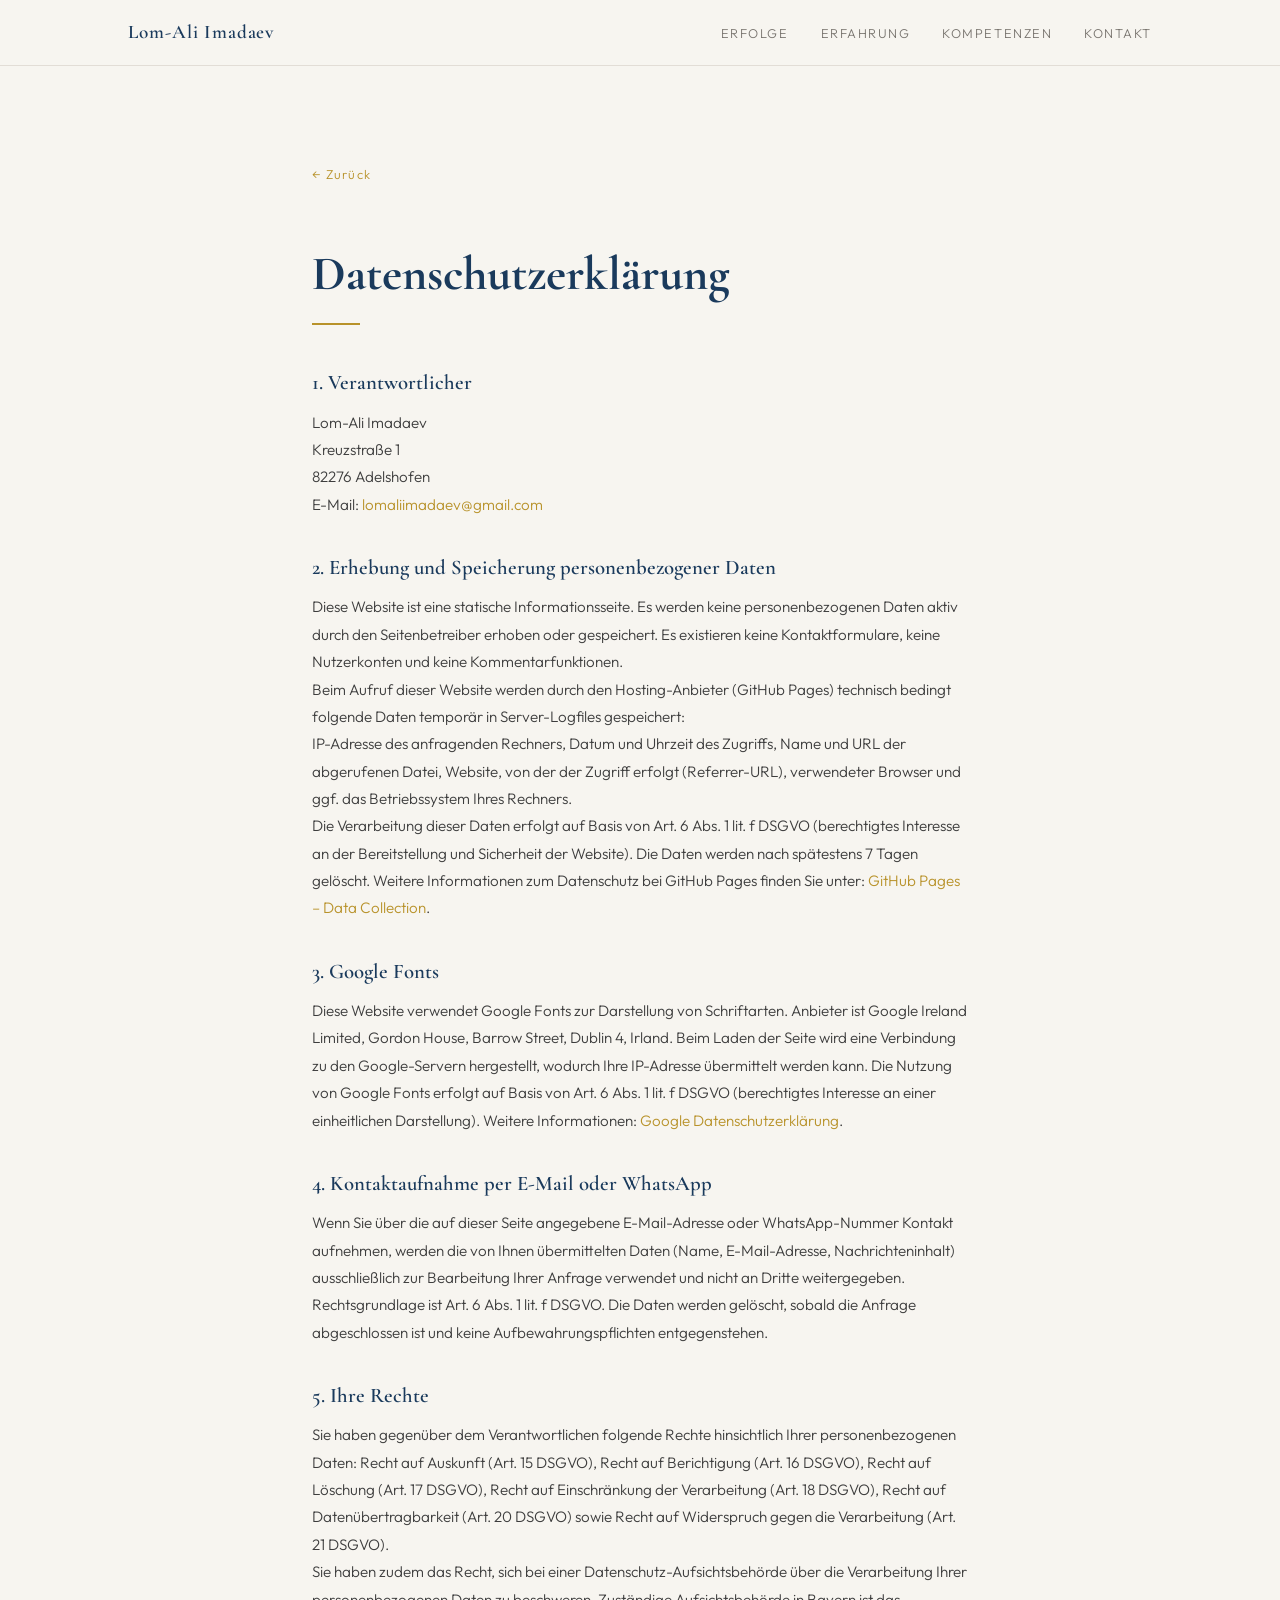
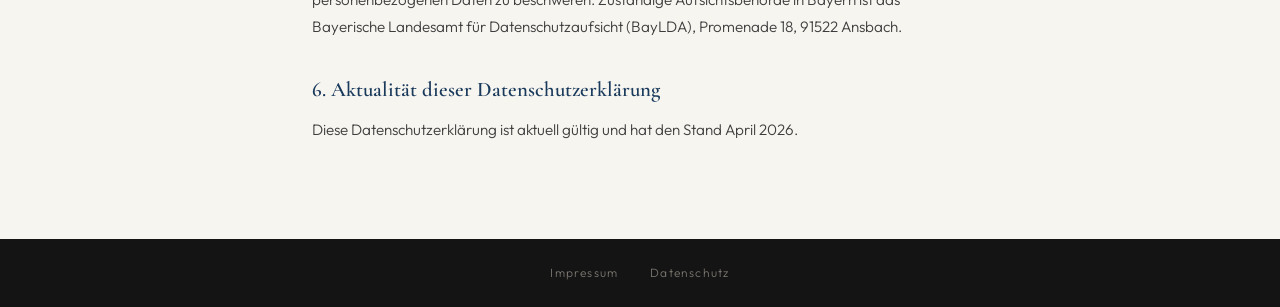
==== datenschutz.html @ a28ba1ee "u" ====
<!doctype html>
<html lang="de">
  <head>
    <meta charset="UTF-8" />
    <meta
      name="viewport"
      content="width=device-width, initial-scale=1.0, maximum-scale=1.0, user-scalable=no"
    />
    <title>Datenschutz – Lom-Ali Imadaev</title>
    <link rel="preconnect" href="https://fonts.googleapis.com" />
    <link
      href="https://fonts.googleapis.com/css2?family=Cormorant+Garamond:wght@400;600;700&family=Outfit:wght@300;400;500&display=swap"
      rel="stylesheet"
    />
    <link rel="stylesheet" href="styles.css" />
    <style>
      .legal-page {
        max-width: 720px;
        margin: 0 auto;
        padding: 10rem 2rem 6rem;
      }
      .legal-page h1 {
        font-family: "Cormorant Garamond", serif;
        font-size: clamp(2rem, 4vw, 3rem);
        font-weight: 700;
        color: var(--accent);
        margin-bottom: 0.5rem;
      }
      .legal-page .gold-rule {
        margin-bottom: 2.5rem;
      }
      .legal-page h2 {
        font-family: "Cormorant Garamond", serif;
        font-size: 1.3rem;
        font-weight: 600;
        color: var(--accent);
        margin: 2rem 0 0.5rem;
      }
      .legal-page p,
      .legal-page address {
        font-size: 0.95rem;
        color: var(--mid);
        line-height: 1.8;
        font-style: normal;
      }
      .legal-page a {
        color: var(--gold);
        text-decoration: none;
      }
      .legal-page a:hover {
        text-decoration: underline;
      }
      .back-link {
        display: inline-flex;
        align-items: center;
        gap: 0.5rem;
        font-size: 0.8rem;
        letter-spacing: 0.1em;
        color: var(--muted);
        text-decoration: none;
        margin-bottom: 3rem;
        transition: color 0.2s;
      }
      .back-link:hover {
        color: var(--accent);
      }
    </style>
  </head>
  <body>
    <nav>
      <div class="nav-logo">Lom-Ali Imadaev</div>
      <ul class="nav-links">
        <li><a href="index.html#wins">Erfolge</a></li>
        <li><a href="index.html#experience">Erfahrung</a></li>
        <li><a href="index.html#skills">Kompetenzen</a></li>
        <li><a href="index.html#contact">Kontakt</a></li>
      </ul>
    </nav>

    <main class="legal-page">
      <a href="index.html" class="back-link">← Zurück</a>

      <h1>Datenschutzerklärung</h1>
      <div class="gold-rule"></div>

      <h2>1. Verantwortlicher</h2>
      <address>
        Lom-Ali Imadaev<br />
        Kreuzstraße 1<br />
        82276 Adelshofen<br />
        E-Mail:
        <a href="mailto:lomaliimadaev@gmail.com">lomaliimadaev@gmail.com</a>
      </address>

      <h2>2. Erhebung und Speicherung personenbezogener Daten</h2>
      <p>
        Diese Website ist eine statische Informationsseite. Es werden keine
        personenbezogenen Daten aktiv durch den Seitenbetreiber erhoben oder
        gespeichert. Es existieren keine Kontaktformulare, keine Nutzerkonten
        und keine Kommentarfunktionen.
      </p>
      <p>
        Beim Aufruf dieser Website werden durch den Hosting-Anbieter (GitHub
        Pages) technisch bedingt folgende Daten temporär in Server-Logfiles
        gespeichert:
      </p>
      <p>
        IP-Adresse des anfragenden Rechners, Datum und Uhrzeit des Zugriffs,
        Name und URL der abgerufenen Datei, Website, von der der Zugriff erfolgt
        (Referrer-URL), verwendeter Browser und ggf. das Betriebssystem Ihres
        Rechners.
      </p>
      <p>
        Die Verarbeitung dieser Daten erfolgt auf Basis von Art. 6 Abs. 1 lit. f
        DSGVO (berechtigtes Interesse an der Bereitstellung und Sicherheit der
        Website). Die Daten werden nach spätestens 7 Tagen gelöscht. Weitere
        Informationen zum Datenschutz bei GitHub Pages finden Sie unter:
        <a
          href="https://docs.github.com/en/pages/getting-started-with-github-pages/about-github-pages#data-collection"
          target="_blank"
          rel="noopener"
          >GitHub Pages – Data Collection</a
        >.
      </p>

      <h2>3. Google Fonts</h2>
      <p>
        Diese Website verwendet Google Fonts zur Darstellung von Schriftarten.
        Anbieter ist Google Ireland Limited, Gordon House, Barrow Street, Dublin
        4, Irland. Beim Laden der Seite wird eine Verbindung zu den
        Google-Servern hergestellt, wodurch Ihre IP-Adresse übermittelt werden
        kann. Die Nutzung von Google Fonts erfolgt auf Basis von Art. 6 Abs. 1
        lit. f DSGVO (berechtigtes Interesse an einer einheitlichen
        Darstellung). Weitere Informationen:
        <a
          href="https://policies.google.com/privacy"
          target="_blank"
          rel="noopener"
          >Google Datenschutzerklärung</a
        >.
      </p>

      <h2>4. Kontaktaufnahme per E-Mail oder WhatsApp</h2>
      <p>
        Wenn Sie über die auf dieser Seite angegebene E-Mail-Adresse oder
        WhatsApp-Nummer Kontakt aufnehmen, werden die von Ihnen übermittelten
        Daten (Name, E-Mail-Adresse, Nachrichteninhalt) ausschließlich zur
        Bearbeitung Ihrer Anfrage verwendet und nicht an Dritte weitergegeben.
        Rechtsgrundlage ist Art. 6 Abs. 1 lit. f DSGVO. Die Daten werden
        gelöscht, sobald die Anfrage abgeschlossen ist und keine
        Aufbewahrungspflichten entgegenstehen.
      </p>

      <h2>5. Ihre Rechte</h2>
      <p>
        Sie haben gegenüber dem Verantwortlichen folgende Rechte hinsichtlich
        Ihrer personenbezogenen Daten: Recht auf Auskunft (Art. 15 DSGVO), Recht
        auf Berichtigung (Art. 16 DSGVO), Recht auf Löschung (Art. 17 DSGVO),
        Recht auf Einschränkung der Verarbeitung (Art. 18 DSGVO), Recht auf
        Datenübertragbarkeit (Art. 20 DSGVO) sowie Recht auf Widerspruch gegen
        die Verarbeitung (Art. 21 DSGVO).
      </p>
      <p>
        Sie haben zudem das Recht, sich bei einer Datenschutz-Aufsichtsbehörde
        über die Verarbeitung Ihrer personenbezogenen Daten zu beschweren.
        Zuständige Aufsichtsbehörde in Bayern ist das Bayerische Landesamt für
        Datenschutzaufsicht (BayLDA), Promenade 18, 91522 Ansbach.
      </p>

      <h2>6. Aktualität dieser Datenschutzerklärung</h2>
      <p>
        Diese Datenschutzerklärung ist aktuell gültig und hat den Stand April
        2026.
      </p>
    </main>

    <footer class="site-footer">
      <div class="legal-links">
        <a href="impressum.html">Impressum</a>
        <a href="datenschutz.html">Datenschutz</a>
      </div>
    </footer>
  </body>
</html>
---- styles.css ----
*,
*::before,
*::after {
  box-sizing: border-box;
  margin: 0;
  padding: 0;
}

html,
body {
  max-width: 100%;
  overflow-x: hidden;
}

img,
svg,
video,
canvas {
  max-width: 100%;
  height: auto;
}

:root {
  --bg: #f7f5f0;
  --bg2: #ffffff;
  --dark: #141414;
  --mid: #3d3d3d;
  --accent: #1a3a5c;
  --accent2: #2563a8;
  --gold: #b8922a;
  --muted: #7a7670;
  --border: #e2ddd6;
}

html {
  scroll-behavior: smooth;
}

body {
  background: var(--bg);
  color: var(--dark);
  font-family: "Outfit", sans-serif;
  font-weight: 300;
  line-height: 1.7;
  overflow-x: hidden;
}

/* ── Navigation ─────────────────────────────────────── */

nav {
  position: fixed;
  top: 0;
  left: 0;
  right: 0;
  z-index: 100;
  background: rgba(247, 245, 240, 0.92);
  backdrop-filter: blur(12px);
  border-bottom: 1px solid var(--border);
  padding: 1rem 8rem;
  display: flex;
  justify-content: space-between;
  align-items: center;
}

.nav-logo {
  font-family: "Cormorant Garamond", serif;
  font-size: 1.2rem;
  font-weight: 600;
  color: var(--accent);
  letter-spacing: 0.05em;
}

.nav-links {
  display: flex;
  gap: 2rem;
  list-style: none;
}

.nav-links a {
  font-size: 0.8rem;
  letter-spacing: 0.12em;
  text-transform: uppercase;
  color: var(--muted);
  text-decoration: none;
  transition: color 0.2s;
}

.nav-links a:hover {
  color: var(--accent);
}

/* ── Hero ────────────────────────────────────────────── */

.hero {
  min-height: 100vh;
  display: grid;
  grid-template-columns: 1fr 1fr;
  padding-top: 5rem;
}

.hero-left {
  display: flex;
  flex-direction: column;
  justify-content: center;
  padding: 6rem 4rem 6rem 8rem;
}

.hero-eyebrow {
  font-size: 0.7rem;
  letter-spacing: 0.3em;
  text-transform: uppercase;
  color: var(--gold);
  margin-bottom: 1.5rem;
  opacity: 0;
  animation: fadeUp 0.7s ease forwards 0.2s;
}

.hero-name {
  font-family: "Cormorant Garamond", serif;
  font-size: clamp(3.5rem, 5vw, 6rem);
  font-weight: 700;
  line-height: 1;
  color: var(--accent);
  margin-bottom: 1.5rem;
  opacity: 0;
  animation: fadeUp 0.7s ease forwards 0.35s;
}

.hero-tagline {
  font-size: 1rem;
  color: var(--muted);
  max-width: 380px;
  margin-bottom: 2.5rem;
  line-height: 1.7;
  opacity: 0;
  animation: fadeUp 0.7s ease forwards 0.5s;
}

.hero-tagline strong {
  color: var(--mid);
  font-weight: 500;
}

.hero-cta {
  display: flex;
  gap: 1rem;
  flex-wrap: wrap;
  opacity: 0;
  animation: fadeUp 0.7s ease forwards 0.65s;
}

.btn {
  display: inline-flex;
  align-items: center;
  gap: 0.5rem;
  padding: 0.85rem 2rem;
  font-family: "Outfit", sans-serif;
  font-size: 0.82rem;
  font-weight: 500;
  letter-spacing: 0.08em;
  text-decoration: none;
  transition: all 0.25s ease;
  cursor: pointer;
  border: none;
}

.btn-primary {
  background: var(--accent);
  color: #fff;
}

.btn-primary:hover {
  background: var(--accent2);
  transform: translateY(-2px);
  box-shadow: 0 8px 24px rgba(26, 58, 92, 0.2);
}

.btn-secondary {
  background: transparent;
  color: var(--accent);
  border: 1.5px solid var(--accent);
}

.btn-secondary:hover {
  background: var(--accent);
  color: #fff;
  transform: translateY(-2px);
}

.hero-right {
  display: flex;
  align-items: center;
  justify-content: center;
  padding: 4rem 6rem 4rem 2rem;
  position: relative;
  overflow: hidden;
}

.hero-right::before {
  content: "";
  position: absolute;
  top: 10%;
  right: 8%;
  width: 300px;
  height: 300px;
  background: linear-gradient(
    135deg,
    rgba(26, 58, 92, 0.06),
    rgba(184, 146, 42, 0.08)
  );

  pointer-events: none;
}

.photo-wrap {
  position: relative;
  opacity: 0;
  animation: fadeIn 1s ease forwards 0.4s;
}

.photo-wrap img {
  width: 320px;
  height: 320px;
  object-fit: cover;
  object-position: top center;
  display: block;
  border: 2px solid var(--border);
}

.photo-line {
  position: absolute;
  top: -16px;
  left: -16px;
  right: 16px;
  bottom: -16px;
  border: 1.5px solid var(--gold);

  pointer-events: none;
  z-index: -1;
}

.stat-badge {
  position: absolute;
  bottom: -2rem;
  right: -2rem;
  background: var(--bg2);
  border: 1px solid var(--border);
  box-shadow: 0 4px 24px rgba(0, 0, 0, 0.08);
  padding: 1.2rem 1.8rem;
}

.stat-num {
  font-family: "Cormorant Garamond", serif;
  font-size: 2.4rem;
  font-weight: 700;
  color: var(--accent);
  line-height: 1;
}

.stat-label {
  font-size: 0.68rem;
  letter-spacing: 0.15em;
  text-transform: uppercase;
  color: var(--muted);
}

/* ── Sections (shared) ───────────────────────────────── */

section {
  padding: 6rem 8rem;
}

.section-label {
  font-size: 0.68rem;
  letter-spacing: 0.35em;
  text-transform: uppercase;
  color: var(--gold);
  margin-bottom: 0.75rem;
}

.section-title {
  font-family: "Cormorant Garamond", serif;
  font-size: clamp(2rem, 3vw, 3rem);
  font-weight: 700;
  color: var(--accent);
  margin-bottom: 3rem;
  line-height: 1.15;
}

.gold-rule {
  width: 48px;
  height: 2px;
  background: var(--gold);
  margin-bottom: 2.5rem;
}

/* ── Wins ────────────────────────────────────────────── */

.wins {
  background: var(--bg2);
}

.wins-grid {
  display: grid;
  grid-template-columns: repeat(3, 1fr);
  gap: 1.5px;
  background: var(--border);
  border: 1.5px solid var(--border);
}

.win-card {
  background: var(--bg2);
  padding: 2.5rem;
  opacity: 0;
  transform: translateY(16px);
  transition:
    background 0.3s,
    opacity 0.5s ease,
    transform 0.5s ease;
}

.win-card.visible {
  opacity: 1;
  transform: translateY(0);
}

.win-card:hover {
  background: #f0f4f9;
}

.win-num {
  font-family: "Cormorant Garamond", serif;
  font-size: 3rem;
  font-weight: 700;
  color: var(--border);
  line-height: 1;
  margin-bottom: 0.5rem;
}

.win-title {
  font-weight: 500;
  font-size: 0.95rem;
  color: var(--accent);
  margin-bottom: 0.6rem;
}

.win-text {
  font-size: 0.88rem;
  color: var(--muted);
  line-height: 1.6;
}

/* ── Experience ──────────────────────────────────────── */

.experience {
  background: var(--bg);
}

.exp-item {
  display: grid;
  grid-template-columns: 180px 1fr;
  gap: 3rem;
  padding: 2.5rem 0;
  border-bottom: 1px solid var(--border);
  opacity: 0;
  transform: translateY(12px);
  transition:
    opacity 0.5s ease,
    transform 0.5s ease;
}

.exp-item.visible {
  opacity: 1;
  transform: translateY(0);
}

.exp-date {
  font-size: 0.78rem;
  color: var(--muted);
  padding-top: 0.25rem;
  line-height: 1.6;
}

.exp-company {
  font-size: 0.72rem;
  font-weight: 500;
  color: var(--gold);
  text-transform: uppercase;
  letter-spacing: 0.12em;
  margin-bottom: 0.3rem;
}

.exp-role {
  font-family: "Cormorant Garamond", serif;
  font-size: 1.3rem;
  font-weight: 600;
  color: var(--accent);
  margin-bottom: 0.7rem;
}

.exp-desc {
  font-size: 0.88rem;
  color: var(--muted);
  line-height: 1.7;
}

.exp-highlight {
  display: inline-block;
  margin-top: 0.8rem;
  padding: 0.4rem 1rem;
  background: rgba(26, 58, 92, 0.05);
  border-left: 2px solid var(--gold);
  font-size: 0.84rem;
  color: var(--mid);
  font-style: italic;
  max-width: 100%;
  word-break: break-word;
}

/* ── Skills ──────────────────────────────────────────── */

.skills {
  background: var(--bg2);
}

.skills-grid {
  display: grid;
  grid-template-columns: repeat(2, 1fr);
  gap: 3rem;
}

.skill-group-title {
  font-size: 0.7rem;
  font-weight: 500;
  letter-spacing: 0.2em;
  text-transform: uppercase;
  color: var(--accent);
  margin-bottom: 1rem;
  padding-bottom: 0.5rem;
  border-bottom: 1px solid var(--border);
}

.skill-tags {
  display: flex;
  flex-wrap: wrap;
  gap: 0.5rem;
}

.tag {
  padding: 0.35rem 0.9rem;
  background: var(--bg);
  border: 1px solid var(--border);
  font-size: 0.8rem;
  color: var(--mid);
  transition: all 0.2s;
}

.tag:hover {
  border-color: var(--accent);
  color: var(--accent);
  background: rgba(26, 58, 92, 0.04);
}

/* ── Contact ─────────────────────────────────────────── */

.contact {
  background: var(--accent);
  color: #fff;
  text-align: center;
  padding-bottom: 6rem;
}

.contact .section-label {
  color: rgba(255, 255, 255, 0.5);
}

.contact .section-title {
  color: #fff;
  margin-bottom: 0.5rem;
}

.contact-sub {
  font-size: 0.95rem;
  color: rgba(255, 255, 255, 0.6);
  margin-bottom: 2.5rem;
}

.contact-links {
  display: flex;
  justify-content: center;
  gap: 1rem;
  flex-wrap: wrap;
}

.contact-link {
  display: inline-flex;
  align-items: center;
  gap: 0.5rem;
  padding: 0.8rem 1.5rem;
  background: rgba(255, 255, 255, 0.1);
  border: 1px solid rgba(255, 255, 255, 0.2);
  color: #fff;
  text-decoration: none;
  font-size: 0.85rem;
  transition: all 0.2s;
  white-space: nowrap;
}

.contact-link:hover {
  background: rgba(255, 255, 255, 0.2);
  transform: translateY(-2px);
}

/* ── Animations ──────────────────────────────────────── */

@keyframes fadeUp {
  from {
    opacity: 0;
    transform: translateY(20px);
  }
  to {
    opacity: 1;
    transform: translateY(0);
  }
}

@keyframes fadeIn {
  from {
    opacity: 0;
  }
  to {
    opacity: 1;
  }
}

/* ── Responsive – Tablet ─────────────────────────────── */

@media (max-width: 900px) {
  nav {
    padding: 1rem 2rem;
  }

  .nav-links {
    display: none;
  }

  .hero {
    grid-template-columns: 1fr;
    min-height: auto;
  }

  .hero-left {
    padding: 5rem 2.5rem 2rem;
  }

  .hero-right {
    padding: 1.5rem 2.5rem 4rem;
    justify-content: flex-start;
    overflow: hidden;
  }

  .photo-wrap img {
    width: 260px;
    height: 260px;
  }

  .stat-badge {
    right: -1rem;
    bottom: -1.5rem;
  }

  section {
    padding: 4rem 2.5rem;
  }

  .wins-grid {
    grid-template-columns: 1fr;
    gap: 1px;
  }

  .skills-grid {
    grid-template-columns: 1fr;
    gap: 2rem;
  }

  .exp-item {
    grid-template-columns: 1fr;
    gap: 0.3rem;
  }

  .hero-right::before {
    display: none;
  }
}

/* ── Responsive – Mobile ─────────────────────────────── */

@media (max-width: 480px) {
  nav {
    padding: 0.9rem 1.2rem;
  }

  .nav-logo {
    font-size: 1rem;
  }

  .hero-left {
    padding: 4.5rem 1.2rem 1.5rem;
  }

  .hero-right {
    padding: 1rem 1.2rem 3.5rem;
    overflow: hidden;
  }

  .hero-name {
    font-size: 3rem;
  }

  .hero-tagline {
    font-size: 0.92rem;
    max-width: 100%;
  }

  .hero-cta {
    flex-direction: column;
  }

  .btn {
    width: 100%;
    justify-content: center;
    padding: 1rem;
  }

  .photo-wrap {
    max-width: 100%;
  }

  .photo-wrap img {
    width: min(200px, 70vw);
    height: min(200px, 70vw);
    aspect-ratio: 1 / 1;
  }

  .photo-line {
    display: none;
  }

  .stat-badge {
    right: 0;
    bottom: -1rem;
    padding: 0.8rem 1.2rem;
  }

  .stat-num {
    font-size: 1.8rem;
  }

  section {
    padding: 3rem 1.2rem;
    overflow: hidden;
  }

  .section-title {
    font-size: 1.8rem;
  }

  .win-card {
    padding: 1.8rem 1.2rem;
  }

  .win-num {
    font-size: 2rem;
  }

  .exp-item {
    padding: 1.8rem 0;
  }

  .exp-role {
    font-size: 1.1rem;
  }

  .contact-links {
    flex-direction: column;
    align-items: center;
  }

  .contact-link {
    width: 100%;
    justify-content: center;
    max-width: 300px;
  }

  .skills-grid {
    gap: 1.5rem;
  }

  .tag {
    font-size: 0.75rem;
    padding: 0.3rem 0.7rem;
  }

  .skill-tags {
    gap: 0.4rem;
  }
}

/* ── Responsive – Small Mobile ───────────────────────── */

@media (max-width: 360px) {
  .hero-name {
    font-size: 2.4rem;
  }

  .photo-wrap img {
    width: min(170px, 65vw);
    height: min(170px, 65vw);
  }

  section {
    padding: 2.5rem 1rem;
  }
}

/* ── Footer ──────────────────────────────────────────── */

.site-footer {
  background: var(--dark);
  padding: 1.5rem 8rem;
  display: flex;
  justify-content: center;
}

.legal-links {
  display: flex;
  gap: 2rem;
}

.legal-links a {
  font-size: 0.75rem;
  letter-spacing: 0.1em;
  color: var(--muted);
  text-decoration: none;
  transition: color 0.2s;
}

.legal-links a:hover {
  color: var(--gold);
}

@media (max-width: 480px) {
  .site-footer {
    padding: 1.2rem;
  }
}
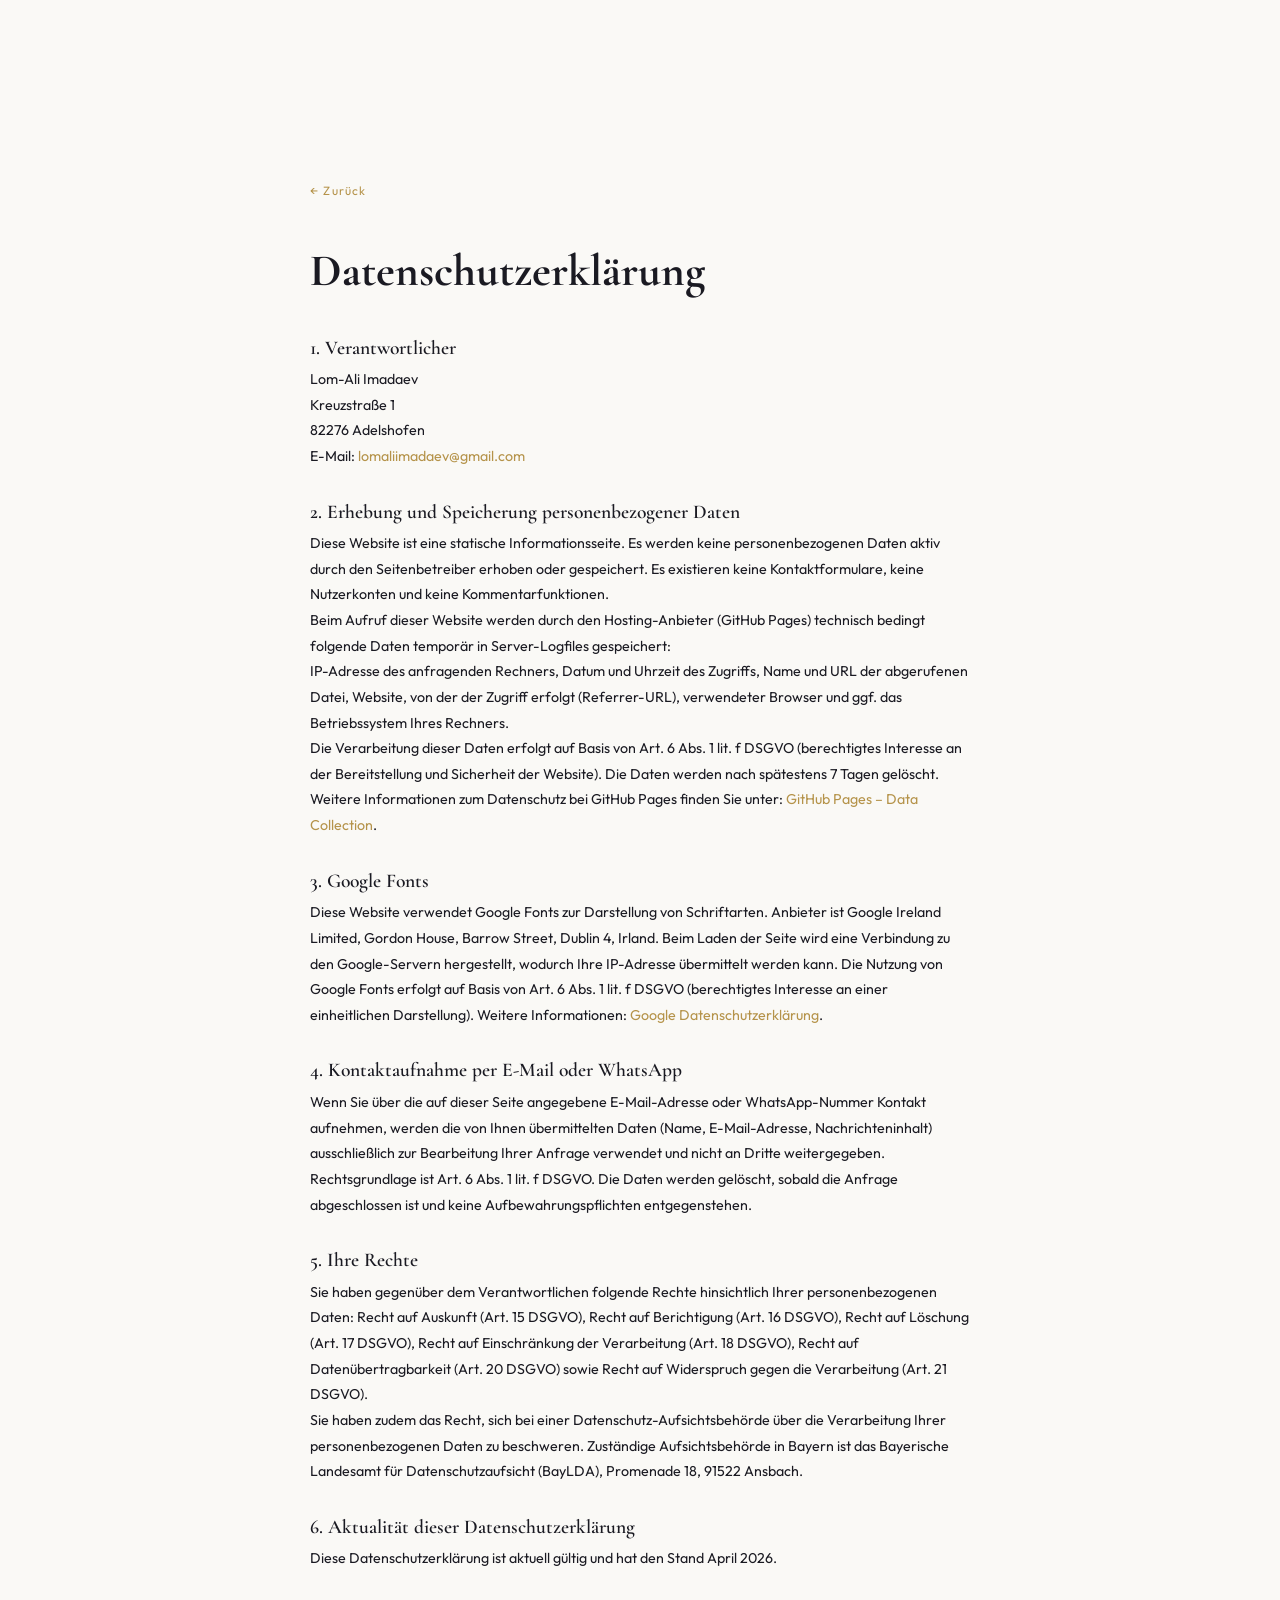
==== commit 177aad53: "u" ====
--- a/datenschutz.html
+++ b/datenschutz.html
@@ -2,6 +2,24 @@
 <html lang="de">
   <head>
     <meta charset="UTF-8" />
+    <link rel="icon" type="image/x-icon" href="assets/favicon.ico" />
+    <link
+      rel="icon"
+      type="image/png"
+      sizes="32x32"
+      href="assets/favicon-32x32.png"
+    />
+    <link
+      rel="icon"
+      type="image/png"
+      sizes="16x16"
+      href="assets/favicon-16x16.png"
+    />
+    <link
+      rel="apple-touch-icon"
+      sizes="180x180"
+      href="assets/apple-touch-icon.png"
+    />
     <meta
       name="viewport"
       content="width=device-width, initial-scale=1.0, maximum-scale=1.0, user-scalable=no"
@@ -67,15 +85,6 @@
     </style>
   </head>
   <body>
-    <nav>
-      <div class="nav-logo">Lom-Ali Imadaev</div>
-      <ul class="nav-links">
-        <li><a href="index.html#wins">Erfolge</a></li>
-        <li><a href="index.html#experience">Erfahrung</a></li>
-        <li><a href="index.html#skills">Kompetenzen</a></li>
-        <li><a href="index.html#contact">Kontakt</a></li>
-      </ul>
-    </nav>
 
     <main class="legal-page">
       <a href="index.html" class="back-link">← Zurück</a>
@@ -173,12 +182,5 @@
         2026.
       </p>
     </main>
-
-    <footer class="site-footer">
-      <div class="legal-links">
-        <a href="impressum.html">Impressum</a>
-        <a href="datenschutz.html">Datenschutz</a>
-      </div>
-    </footer>
   </body>
 </html>
--- a/styles.css
+++ b/styles.css
@@ -6,751 +6,328 @@
   padding: 0;
 }
 
-html,
+:root {
+  --ink: #1a1a22;
+  --muted: #5a5a6e;
+  --gold: #b5934a;
+  --gold-light: #d4b06a;
+  --rule: #e0d9cc;
+  --bg: #faf9f6;
+  --white: #ffffff;
+  --sidebar-bg: #1e1e28;
+  --sidebar-text: #e8e4d8;
+  --sidebar-muted: #9a9490;
+}
+
+html {
+  font-size: 15px;
+}
+
 body {
-  max-width: 100%;
-  overflow-x: hidden;
-}
-
-img,
-svg,
-video,
-canvas {
-  max-width: 100%;
-  height: auto;
-}
-
-:root {
-  --bg: #f7f5f0;
-  --bg2: #ffffff;
-  --dark: #141414;
-  --mid: #3d3d3d;
-  --accent: #1a3a5c;
-  --accent2: #2563a8;
-  --gold: #b8922a;
-  --muted: #7a7670;
-  --border: #e2ddd6;
-}
-
-html {
-  scroll-behavior: smooth;
-}
-
-body {
+  font-family: "Outfit", sans-serif;
   background: var(--bg);
-  color: var(--dark);
-  font-family: "Outfit", sans-serif;
-  font-weight: 300;
-  line-height: 1.7;
-  overflow-x: hidden;
-}
-
-/* ── Navigation ─────────────────────────────────────── */
-
-nav {
-  position: fixed;
-  top: 0;
+  color: var(--ink);
+  min-height: 100vh;
+  display: flex;
+  justify-content: center;
+  align-items: flex-start;
+  padding: 2rem 1rem;
+}
+
+/* ── Page wrapper ── */
+.cv {
+  width: 100%;
+  max-width: 960px;
+  background: var(--white);
+  box-shadow:
+    0 4px 40px rgba(0, 0, 0, 0.1),
+    0 1px 4px rgba(0, 0, 0, 0.06);
+  display: grid;
+  grid-template-columns: 290px 1fr;
+  min-height: 100%;
+}
+
+/* ══════════════ SIDEBAR ══════════════ */
+.sidebar {
+  background: var(--sidebar-bg);
+  color: var(--sidebar-text);
+  padding: 2.4rem 1.8rem;
+  display: flex;
+  flex-direction: column;
+  gap: 2rem;
+}
+
+.sidebar-photo {
+  width: 130px;
+  height: 130px;
+  border-radius: 50%;
+  object-fit: cover;
+  border: 3px solid var(--gold);
+  display: block;
+  margin: 0 auto;
+}
+
+.sidebar-name {
+  text-align: center;
+  margin-top: 1rem;
+}
+.sidebar-name h1 {
+  font-family: "Cormorant Garamond", serif;
+  font-size: 1.6rem;
+  font-weight: 700;
+  line-height: 1.15;
+  color: var(--white);
+  letter-spacing: 0.01em;
+}
+.sidebar-name .role {
+  font-size: 0.72rem;
+  font-weight: 500;
+  letter-spacing: 0.12em;
+  text-transform: uppercase;
+  color: var(--gold-light);
+  margin-top: 0.4rem;
+}
+
+.sidebar-rule {
+  height: 1px;
+  background: linear-gradient(to right, transparent, var(--gold), transparent);
+  opacity: 0.35;
+}
+
+.sidebar-block h3 {
+  font-size: 0.62rem;
+  font-weight: 600;
+  letter-spacing: 0.18em;
+  text-transform: uppercase;
+  color: var(--gold-light);
+  margin-bottom: 0.9rem;
+}
+
+/* Contact */
+.contact-list {
+  list-style: none;
+  display: flex;
+  flex-direction: column;
+  gap: 0.55rem;
+}
+.contact-list li {
+  font-size: 0.78rem;
+  color: var(--sidebar-text);
+  line-height: 1.4;
+}
+.contact-list a {
+  color: var(--sidebar-text);
+  text-decoration: none;
+}
+.contact-list a:hover {
+  color: var(--gold-light);
+}
+.contact-icon {
+  display: inline-block;
+  width: 14px;
+  margin-right: 6px;
+  opacity: 0.6;
+  vertical-align: middle;
+}
+
+/* Skills */
+.skill-list {
+  list-style: none;
+  display: flex;
+  flex-direction: column;
+  gap: 0.4rem;
+}
+.skill-list li {
+  font-size: 0.78rem;
+  color: var(--sidebar-text);
+  padding-left: 0.9rem;
+  position: relative;
+  line-height: 1.45;
+}
+.skill-list li::before {
+  content: "";
+  position: absolute;
   left: 0;
-  right: 0;
-  z-index: 100;
-  background: rgba(247, 245, 240, 0.92);
-  backdrop-filter: blur(12px);
-  border-bottom: 1px solid var(--border);
-  padding: 1rem 8rem;
+  top: 0.55em;
+  width: 4px;
+  height: 4px;
+  background: var(--gold);
+  border-radius: 50%;
+}
+
+/* Languages */
+.lang-row {
   display: flex;
   justify-content: space-between;
   align-items: center;
-}
-
-.nav-logo {
+  margin-bottom: 0.45rem;
+}
+.lang-name {
+  font-size: 0.78rem;
+  color: var(--sidebar-text);
+}
+.lang-level {
+  font-size: 0.68rem;
+  color: var(--sidebar-muted);
+  font-style: italic;
+}
+
+/* ══════════════ MAIN ══════════════ */
+.main {
+  padding: 2.4rem 2.4rem 2.4rem 2.2rem;
+  display: flex;
+  flex-direction: column;
+  gap: 2rem;
+}
+
+/* Section header */
+.sec-label {
+  font-size: 0.6rem;
+  font-weight: 600;
+  letter-spacing: 0.2em;
+  text-transform: uppercase;
+  color: var(--gold);
+  margin-bottom: 0.3rem;
+}
+.sec-title {
   font-family: "Cormorant Garamond", serif;
-  font-size: 1.2rem;
+  font-size: 1.4rem;
+  font-weight: 700;
+  color: var(--ink);
+  margin-bottom: 0.5rem;
+}
+.sec-rule {
+  height: 1px;
+  background: var(--rule);
+  margin-bottom: 1.1rem;
+}
+
+/* ── Experience ── */
+.exp-entry {
+  display: grid;
+  grid-template-columns: 115px 1fr;
+  gap: 0 1.2rem;
+  margin-bottom: 1.3rem;
+}
+.exp-entry:last-child {
+  margin-bottom: 0;
+}
+
+.exp-date {
+  font-size: 0.7rem;
+  font-weight: 500;
+  color: var(--muted);
+  padding-top: 0.18rem;
+  line-height: 1.4;
+}
+.exp-title {
+  font-size: 0.85rem;
   font-weight: 600;
-  color: var(--accent);
-  letter-spacing: 0.05em;
-}
-
-.nav-links {
-  display: flex;
-  gap: 2rem;
-  list-style: none;
-}
-
-.nav-links a {
-  font-size: 0.8rem;
-  letter-spacing: 0.12em;
-  text-transform: uppercase;
+  color: var(--ink);
+  line-height: 1.3;
+}
+.exp-company {
+  font-size: 0.78rem;
+  color: var(--gold);
+  font-weight: 500;
+  margin-top: 0.1rem;
+}
+.exp-desc {
+  font-size: 0.75rem;
   color: var(--muted);
+  line-height: 1.6;
+  margin-top: 0.4rem;
+}
+
+/* ── Education ── */
+.edu-entry {
+  display: grid;
+  grid-template-columns: 115px 1fr;
+  gap: 0 1.2rem;
+  margin-bottom: 1.1rem;
+}
+.edu-entry:last-child {
+  margin-bottom: 0;
+}
+
+.edu-date {
+  font-size: 0.7rem;
+  font-weight: 500;
+  color: var(--muted);
+  padding-top: 0.18rem;
+}
+.edu-inst {
+  font-size: 0.85rem;
+  font-weight: 600;
+  color: var(--ink);
+}
+.edu-degree {
+  font-size: 0.78rem;
+  color: var(--gold);
+  font-weight: 500;
+  margin-top: 0.1rem;
+}
+.edu-detail {
+  font-size: 0.72rem;
+  color: var(--muted);
+  line-height: 1.6;
+  margin-top: 0.35rem;
+}
+
+/* ── Print ── */
+@media print {
+  body {
+    padding: 0;
+    background: white;
+  }
+  .cv {
+    box-shadow: none;
+    max-width: 100%;
+  }
+}
+
+/* ── Mobile ── */
+@media (max-width: 700px) {
+  .cv {
+    grid-template-columns: 1fr;
+  }
+  .sidebar {
+    padding: 2rem 1.5rem;
+  }
+  .main {
+    padding: 2rem 1.5rem;
+  }
+  .exp-entry,
+  .edu-entry {
+    grid-template-columns: 1fr;
+    gap: 0.1rem;
+  }
+  .exp-date,
+  .edu-date {
+    font-size: 0.68rem;
+  }
+}
+
+.cv-footer {
+  text-align: center;
+  padding: 1.2rem 2rem;
+  font-family: "Outfit", sans-serif;
+  font-size: 0.78rem;
+  color: #888;
+  letter-spacing: 0.04em;
+}
+
+.cv-footer a {
+  color: #888;
   text-decoration: none;
   transition: color 0.2s;
 }
 
-.nav-links a:hover {
-  color: var(--accent);
-}
-
-/* ── Hero ────────────────────────────────────────────── */
-
-.hero {
-  min-height: 100vh;
-  display: grid;
-  grid-template-columns: 1fr 1fr;
-  padding-top: 5rem;
-}
-
-.hero-left {
-  display: flex;
-  flex-direction: column;
-  justify-content: center;
-  padding: 6rem 4rem 6rem 8rem;
-}
-
-.hero-eyebrow {
-  font-size: 0.7rem;
-  letter-spacing: 0.3em;
-  text-transform: uppercase;
-  color: var(--gold);
-  margin-bottom: 1.5rem;
-  opacity: 0;
-  animation: fadeUp 0.7s ease forwards 0.2s;
-}
-
-.hero-name {
-  font-family: "Cormorant Garamond", serif;
-  font-size: clamp(3.5rem, 5vw, 6rem);
-  font-weight: 700;
-  line-height: 1;
-  color: var(--accent);
-  margin-bottom: 1.5rem;
-  opacity: 0;
-  animation: fadeUp 0.7s ease forwards 0.35s;
-}
-
-.hero-tagline {
-  font-size: 1rem;
-  color: var(--muted);
-  max-width: 380px;
-  margin-bottom: 2.5rem;
-  line-height: 1.7;
-  opacity: 0;
-  animation: fadeUp 0.7s ease forwards 0.5s;
-}
-
-.hero-tagline strong {
-  color: var(--mid);
-  font-weight: 500;
-}
-
-.hero-cta {
-  display: flex;
-  gap: 1rem;
-  flex-wrap: wrap;
-  opacity: 0;
-  animation: fadeUp 0.7s ease forwards 0.65s;
-}
-
-.btn {
-  display: inline-flex;
-  align-items: center;
-  gap: 0.5rem;
-  padding: 0.85rem 2rem;
-  font-family: "Outfit", sans-serif;
-  font-size: 0.82rem;
-  font-weight: 500;
-  letter-spacing: 0.08em;
-  text-decoration: none;
-  transition: all 0.25s ease;
-  cursor: pointer;
-  border: none;
-}
-
-.btn-primary {
-  background: var(--accent);
-  color: #fff;
-}
-
-.btn-primary:hover {
-  background: var(--accent2);
-  transform: translateY(-2px);
-  box-shadow: 0 8px 24px rgba(26, 58, 92, 0.2);
-}
-
-.btn-secondary {
-  background: transparent;
-  color: var(--accent);
-  border: 1.5px solid var(--accent);
-}
-
-.btn-secondary:hover {
-  background: var(--accent);
-  color: #fff;
-  transform: translateY(-2px);
-}
-
-.hero-right {
-  display: flex;
-  align-items: center;
-  justify-content: center;
-  padding: 4rem 6rem 4rem 2rem;
-  position: relative;
-  overflow: hidden;
-}
-
-.hero-right::before {
-  content: "";
-  position: absolute;
-  top: 10%;
-  right: 8%;
-  width: 300px;
-  height: 300px;
-  background: linear-gradient(
-    135deg,
-    rgba(26, 58, 92, 0.06),
-    rgba(184, 146, 42, 0.08)
-  );
-
-  pointer-events: none;
-}
-
-.photo-wrap {
-  position: relative;
-  opacity: 0;
-  animation: fadeIn 1s ease forwards 0.4s;
-}
-
-.photo-wrap img {
-  width: 320px;
-  height: 320px;
-  object-fit: cover;
-  object-position: top center;
-  display: block;
-  border: 2px solid var(--border);
-}
-
-.photo-line {
-  position: absolute;
-  top: -16px;
-  left: -16px;
-  right: 16px;
-  bottom: -16px;
-  border: 1.5px solid var(--gold);
-
-  pointer-events: none;
-  z-index: -1;
-}
-
-.stat-badge {
-  position: absolute;
-  bottom: -2rem;
-  right: -2rem;
-  background: var(--bg2);
-  border: 1px solid var(--border);
-  box-shadow: 0 4px 24px rgba(0, 0, 0, 0.08);
-  padding: 1.2rem 1.8rem;
-}
-
-.stat-num {
-  font-family: "Cormorant Garamond", serif;
-  font-size: 2.4rem;
-  font-weight: 700;
-  color: var(--accent);
-  line-height: 1;
-}
-
-.stat-label {
-  font-size: 0.68rem;
-  letter-spacing: 0.15em;
-  text-transform: uppercase;
-  color: var(--muted);
-}
-
-/* ── Sections (shared) ───────────────────────────────── */
-
-section {
-  padding: 6rem 8rem;
-}
-
-.section-label {
-  font-size: 0.68rem;
-  letter-spacing: 0.35em;
-  text-transform: uppercase;
-  color: var(--gold);
-  margin-bottom: 0.75rem;
-}
-
-.section-title {
-  font-family: "Cormorant Garamond", serif;
-  font-size: clamp(2rem, 3vw, 3rem);
-  font-weight: 700;
-  color: var(--accent);
-  margin-bottom: 3rem;
-  line-height: 1.15;
-}
-
-.gold-rule {
-  width: 48px;
-  height: 2px;
-  background: var(--gold);
-  margin-bottom: 2.5rem;
-}
-
-/* ── Wins ────────────────────────────────────────────── */
-
-.wins {
-  background: var(--bg2);
-}
-
-.wins-grid {
-  display: grid;
-  grid-template-columns: repeat(3, 1fr);
-  gap: 1.5px;
-  background: var(--border);
-  border: 1.5px solid var(--border);
-}
-
-.win-card {
-  background: var(--bg2);
-  padding: 2.5rem;
-  opacity: 0;
-  transform: translateY(16px);
-  transition:
-    background 0.3s,
-    opacity 0.5s ease,
-    transform 0.5s ease;
-}
-
-.win-card.visible {
-  opacity: 1;
-  transform: translateY(0);
-}
-
-.win-card:hover {
-  background: #f0f4f9;
-}
-
-.win-num {
-  font-family: "Cormorant Garamond", serif;
-  font-size: 3rem;
-  font-weight: 700;
-  color: var(--border);
-  line-height: 1;
-  margin-bottom: 0.5rem;
-}
-
-.win-title {
-  font-weight: 500;
-  font-size: 0.95rem;
-  color: var(--accent);
-  margin-bottom: 0.6rem;
-}
-
-.win-text {
-  font-size: 0.88rem;
-  color: var(--muted);
-  line-height: 1.6;
-}
-
-/* ── Experience ──────────────────────────────────────── */
-
-.experience {
-  background: var(--bg);
-}
-
-.exp-item {
-  display: grid;
-  grid-template-columns: 180px 1fr;
-  gap: 3rem;
-  padding: 2.5rem 0;
-  border-bottom: 1px solid var(--border);
-  opacity: 0;
-  transform: translateY(12px);
-  transition:
-    opacity 0.5s ease,
-    transform 0.5s ease;
-}
-
-.exp-item.visible {
-  opacity: 1;
-  transform: translateY(0);
-}
-
-.exp-date {
-  font-size: 0.78rem;
-  color: var(--muted);
-  padding-top: 0.25rem;
-  line-height: 1.6;
-}
-
-.exp-company {
-  font-size: 0.72rem;
-  font-weight: 500;
-  color: var(--gold);
-  text-transform: uppercase;
-  letter-spacing: 0.12em;
-  margin-bottom: 0.3rem;
-}
-
-.exp-role {
-  font-family: "Cormorant Garamond", serif;
-  font-size: 1.3rem;
-  font-weight: 600;
-  color: var(--accent);
-  margin-bottom: 0.7rem;
-}
-
-.exp-desc {
-  font-size: 0.88rem;
-  color: var(--muted);
-  line-height: 1.7;
-}
-
-.exp-highlight {
-  display: inline-block;
-  margin-top: 0.8rem;
-  padding: 0.4rem 1rem;
-  background: rgba(26, 58, 92, 0.05);
-  border-left: 2px solid var(--gold);
-  font-size: 0.84rem;
-  color: var(--mid);
-  font-style: italic;
-  max-width: 100%;
-  word-break: break-word;
-}
-
-/* ── Skills ──────────────────────────────────────────── */
-
-.skills {
-  background: var(--bg2);
-}
-
-.skills-grid {
-  display: grid;
-  grid-template-columns: repeat(2, 1fr);
-  gap: 3rem;
-}
-
-.skill-group-title {
-  font-size: 0.7rem;
-  font-weight: 500;
-  letter-spacing: 0.2em;
-  text-transform: uppercase;
-  color: var(--accent);
-  margin-bottom: 1rem;
-  padding-bottom: 0.5rem;
-  border-bottom: 1px solid var(--border);
-}
-
-.skill-tags {
-  display: flex;
-  flex-wrap: wrap;
-  gap: 0.5rem;
-}
-
-.tag {
-  padding: 0.35rem 0.9rem;
-  background: var(--bg);
-  border: 1px solid var(--border);
-  font-size: 0.8rem;
-  color: var(--mid);
-  transition: all 0.2s;
-}
-
-.tag:hover {
-  border-color: var(--accent);
-  color: var(--accent);
-  background: rgba(26, 58, 92, 0.04);
-}
-
-/* ── Contact ─────────────────────────────────────────── */
-
-.contact {
-  background: var(--accent);
-  color: #fff;
-  text-align: center;
-  padding-bottom: 6rem;
-}
-
-.contact .section-label {
-  color: rgba(255, 255, 255, 0.5);
-}
-
-.contact .section-title {
-  color: #fff;
-  margin-bottom: 0.5rem;
-}
-
-.contact-sub {
-  font-size: 0.95rem;
-  color: rgba(255, 255, 255, 0.6);
-  margin-bottom: 2.5rem;
-}
-
-.contact-links {
-  display: flex;
-  justify-content: center;
-  gap: 1rem;
-  flex-wrap: wrap;
-}
-
-.contact-link {
-  display: inline-flex;
-  align-items: center;
-  gap: 0.5rem;
-  padding: 0.8rem 1.5rem;
-  background: rgba(255, 255, 255, 0.1);
-  border: 1px solid rgba(255, 255, 255, 0.2);
-  color: #fff;
-  text-decoration: none;
-  font-size: 0.85rem;
-  transition: all 0.2s;
-  white-space: nowrap;
-}
-
-.contact-link:hover {
-  background: rgba(255, 255, 255, 0.2);
-  transform: translateY(-2px);
-}
-
-/* ── Animations ──────────────────────────────────────── */
-
-@keyframes fadeUp {
-  from {
-    opacity: 0;
-    transform: translateY(20px);
-  }
-  to {
-    opacity: 1;
-    transform: translateY(0);
-  }
-}
-
-@keyframes fadeIn {
-  from {
-    opacity: 0;
-  }
-  to {
-    opacity: 1;
-  }
-}
-
-/* ── Responsive – Tablet ─────────────────────────────── */
-
-@media (max-width: 900px) {
-  nav {
-    padding: 1rem 2rem;
-  }
-
-  .nav-links {
-    display: none;
-  }
-
-  .hero {
-    grid-template-columns: 1fr;
-    min-height: auto;
-  }
-
-  .hero-left {
-    padding: 5rem 2.5rem 2rem;
-  }
-
-  .hero-right {
-    padding: 1.5rem 2.5rem 4rem;
-    justify-content: flex-start;
-    overflow: hidden;
-  }
-
-  .photo-wrap img {
-    width: 260px;
-    height: 260px;
-  }
-
-  .stat-badge {
-    right: -1rem;
-    bottom: -1.5rem;
-  }
-
-  section {
-    padding: 4rem 2.5rem;
-  }
-
-  .wins-grid {
-    grid-template-columns: 1fr;
-    gap: 1px;
-  }
-
-  .skills-grid {
-    grid-template-columns: 1fr;
-    gap: 2rem;
-  }
-
-  .exp-item {
-    grid-template-columns: 1fr;
-    gap: 0.3rem;
-  }
-
-  .hero-right::before {
-    display: none;
-  }
-}
-
-/* ── Responsive – Mobile ─────────────────────────────── */
-
-@media (max-width: 480px) {
-  nav {
-    padding: 0.9rem 1.2rem;
-  }
-
-  .nav-logo {
-    font-size: 1rem;
-  }
-
-  .hero-left {
-    padding: 4.5rem 1.2rem 1.5rem;
-  }
-
-  .hero-right {
-    padding: 1rem 1.2rem 3.5rem;
-    overflow: hidden;
-  }
-
-  .hero-name {
-    font-size: 3rem;
-  }
-
-  .hero-tagline {
-    font-size: 0.92rem;
-    max-width: 100%;
-  }
-
-  .hero-cta {
-    flex-direction: column;
-  }
-
-  .btn {
-    width: 100%;
-    justify-content: center;
-    padding: 1rem;
-  }
-
-  .photo-wrap {
-    max-width: 100%;
-  }
-
-  .photo-wrap img {
-    width: min(200px, 70vw);
-    height: min(200px, 70vw);
-    aspect-ratio: 1 / 1;
-  }
-
-  .photo-line {
-    display: none;
-  }
-
-  .stat-badge {
-    right: 0;
-    bottom: -1rem;
-    padding: 0.8rem 1.2rem;
-  }
-
-  .stat-num {
-    font-size: 1.8rem;
-  }
-
-  section {
-    padding: 3rem 1.2rem;
-    overflow: hidden;
-  }
-
-  .section-title {
-    font-size: 1.8rem;
-  }
-
-  .win-card {
-    padding: 1.8rem 1.2rem;
-  }
-
-  .win-num {
-    font-size: 2rem;
-  }
-
-  .exp-item {
-    padding: 1.8rem 0;
-  }
-
-  .exp-role {
-    font-size: 1.1rem;
-  }
-
-  .contact-links {
-    flex-direction: column;
-    align-items: center;
-  }
-
-  .contact-link {
-    width: 100%;
-    justify-content: center;
-    max-width: 300px;
-  }
-
-  .skills-grid {
-    gap: 1.5rem;
-  }
-
-  .tag {
-    font-size: 0.75rem;
-    padding: 0.3rem 0.7rem;
-  }
-
-  .skill-tags {
-    gap: 0.4rem;
-  }
-}
-
-/* ── Responsive – Small Mobile ───────────────────────── */
-
-@media (max-width: 360px) {
-  .hero-name {
-    font-size: 2.4rem;
-  }
-
-  .photo-wrap img {
-    width: min(170px, 65vw);
-    height: min(170px, 65vw);
-  }
-
-  section {
-    padding: 2.5rem 1rem;
-  }
-}
-
-/* ── Footer ──────────────────────────────────────────── */
-
-.site-footer {
-  background: var(--dark);
-  padding: 1.5rem 8rem;
-  display: flex;
-  justify-content: center;
-}
-
-.legal-links {
-  display: flex;
-  gap: 2rem;
-}
-
-.legal-links a {
-  font-size: 0.75rem;
-  letter-spacing: 0.1em;
-  color: var(--muted);
-  text-decoration: none;
-  transition: color 0.2s;
-}
-
-.legal-links a:hover {
-  color: var(--gold);
-}
-
-@media (max-width: 480px) {
-  .site-footer {
-    padding: 1.2rem;
-  }
-}
+.cv-footer a:hover {
+  color: #333;
+}
+
+.footer-sep {
+  margin: 0 0.6rem;
+  opacity: 0.5;
+}
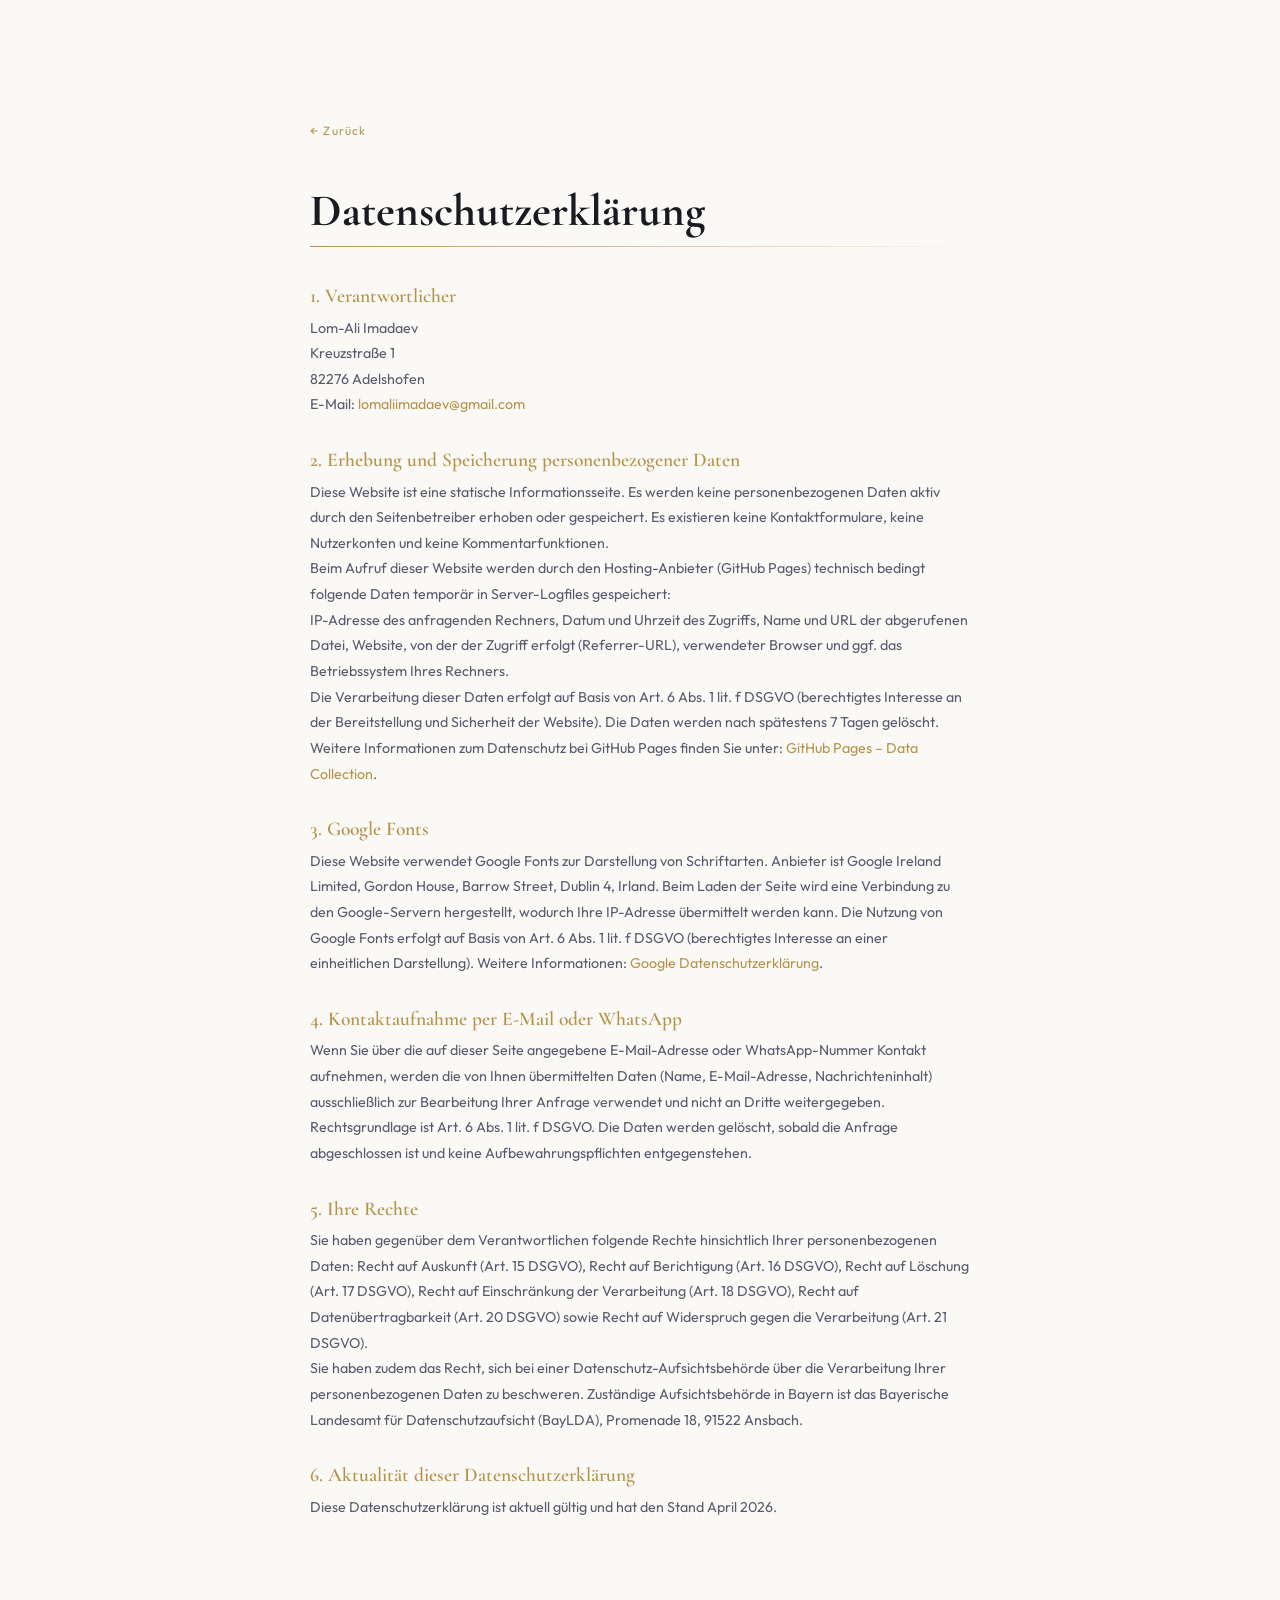
==== commit dd9da8e4: "u" ====
--- a/datenschutz.html
+++ b/datenschutz.html
@@ -31,58 +31,6 @@
       rel="stylesheet"
     />
     <link rel="stylesheet" href="styles.css" />
-    <style>
-      .legal-page {
-        max-width: 720px;
-        margin: 0 auto;
-        padding: 10rem 2rem 6rem;
-      }
-      .legal-page h1 {
-        font-family: "Cormorant Garamond", serif;
-        font-size: clamp(2rem, 4vw, 3rem);
-        font-weight: 700;
-        color: var(--accent);
-        margin-bottom: 0.5rem;
-      }
-      .legal-page .gold-rule {
-        margin-bottom: 2.5rem;
-      }
-      .legal-page h2 {
-        font-family: "Cormorant Garamond", serif;
-        font-size: 1.3rem;
-        font-weight: 600;
-        color: var(--accent);
-        margin: 2rem 0 0.5rem;
-      }
-      .legal-page p,
-      .legal-page address {
-        font-size: 0.95rem;
-        color: var(--mid);
-        line-height: 1.8;
-        font-style: normal;
-      }
-      .legal-page a {
-        color: var(--gold);
-        text-decoration: none;
-      }
-      .legal-page a:hover {
-        text-decoration: underline;
-      }
-      .back-link {
-        display: inline-flex;
-        align-items: center;
-        gap: 0.5rem;
-        font-size: 0.8rem;
-        letter-spacing: 0.1em;
-        color: var(--muted);
-        text-decoration: none;
-        margin-bottom: 3rem;
-        transition: color 0.2s;
-      }
-      .back-link:hover {
-        color: var(--accent);
-      }
-    </style>
   </head>
   <body>
 
--- a/styles.css
+++ b/styles.css
@@ -331,3 +331,65 @@
   margin: 0 0.6rem;
   opacity: 0.5;
 }
+
+/* ══════════════ LEGAL PAGES (Impressum / Datenschutz) ══════════════ */
+.legal-page {
+  max-width: 720px;
+  margin: 0 auto;
+  padding: 6rem 2rem 6rem;
+}
+
+.legal-page h1 {
+  font-family: "Cormorant Garamond", serif;
+  font-size: clamp(2rem, 4vw, 3rem);
+  font-weight: 700;
+  color: var(--ink);
+  margin-bottom: 0.5rem;
+}
+
+.legal-page .gold-rule {
+  height: 1px;
+  background: linear-gradient(to right, var(--gold), transparent);
+  margin-bottom: 2.5rem;
+}
+
+.legal-page h2 {
+  font-family: "Cormorant Garamond", serif;
+  font-size: 1.3rem;
+  font-weight: 600;
+  color: var(--gold);
+  margin: 2rem 0 0.5rem;
+}
+
+.legal-page p,
+.legal-page address {
+  font-size: 0.95rem;
+  color: var(--muted);
+  line-height: 1.8;
+  font-style: normal;
+}
+
+.legal-page a {
+  color: var(--gold);
+  text-decoration: none;
+}
+
+.legal-page a:hover {
+  text-decoration: underline;
+}
+
+.back-link {
+  display: inline-flex;
+  align-items: center;
+  gap: 0.5rem;
+  font-size: 0.8rem;
+  letter-spacing: 0.1em;
+  color: var(--muted);
+  text-decoration: none;
+  margin-bottom: 3rem;
+  transition: color 0.2s;
+}
+
+.back-link:hover {
+  color: var(--ink);
+}
